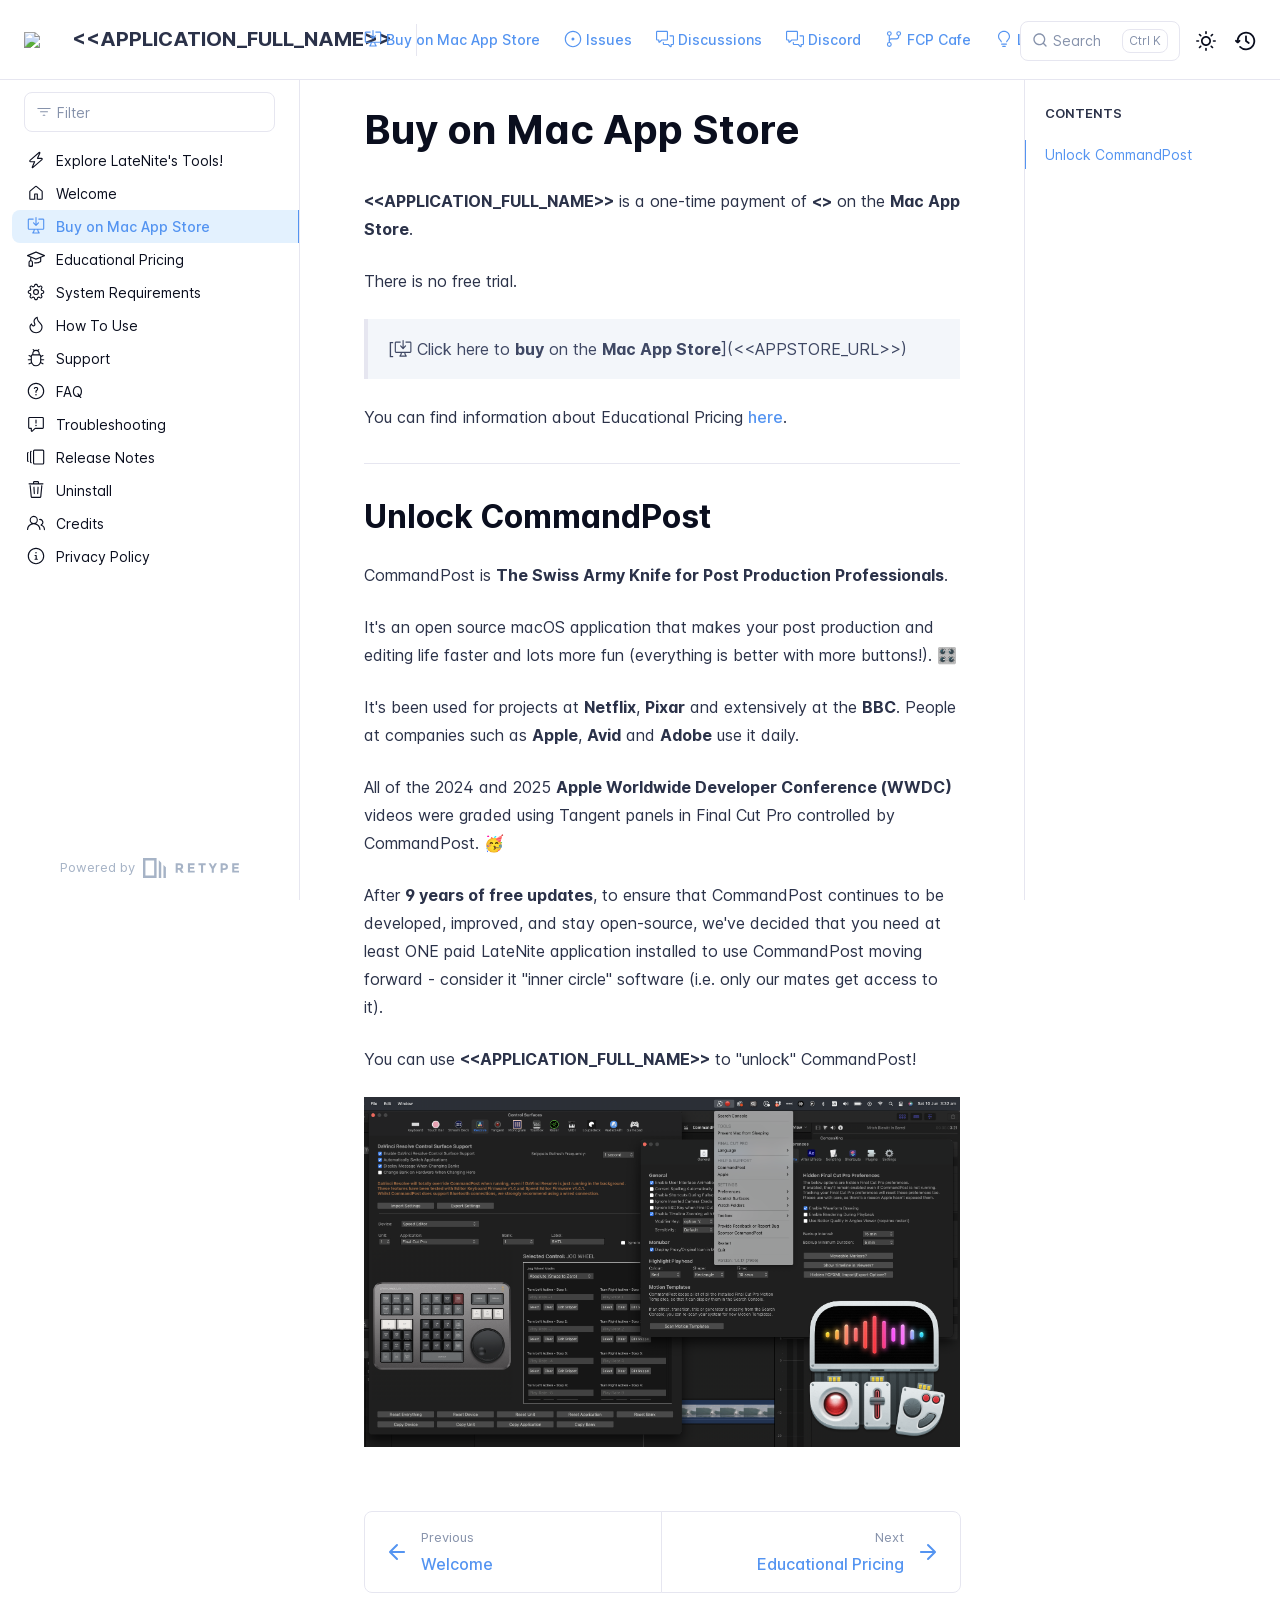
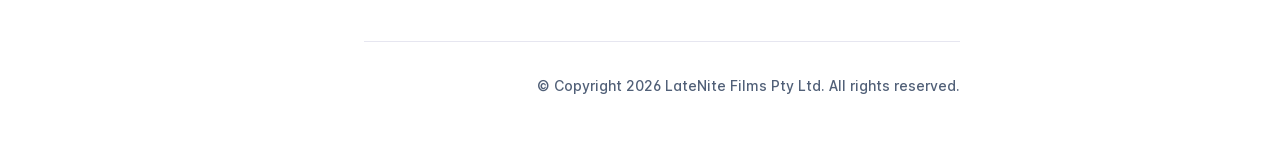
==== buy/index.html @ b1b80ae5 "Refreshes Retype-generated documentation. Process triggered by latenitefilms." ====
<!DOCTYPE html>
<html lang="en" class="h-full">
<head>
    <meta charset="UTF-8">
    <meta name="viewport" content="width=device-width,initial-scale=1">
    <meta name="color-scheme" content="light dark">
    <meta name="turbo-cache-control" content="no-cache" data-turbo-track="reload" data-track-token="4.0.1.825457261577">

    <!-- See retype.com -->
    <meta name="generator" content="Retype 4.0.1">

    <!-- Primary Meta Tags -->
    <title>Buy on Mac App Store</title>
    <meta name="title" content="Buy on Mac App Store">
    <meta name="description" content="<<APPLICATION_FULL_NAME>> is a one-time payment of <> on the Mac App Store.">

    <!-- Canonical -->
    <link rel="canonical" href="https://<<GITHUB_PROJECT_NAME>>.fcp.cafe/buy/">

    <!-- Open Graph -->
    <meta property="og:type" content="website">
    <meta property="og:url" content="https://<<GITHUB_PROJECT_NAME>>.fcp.cafe/buy/">
    <meta property="og:title" content="Buy on Mac App Store">
    <meta property="og:description" content="<<APPLICATION_FULL_NAME>> is a one-time payment of <> on the Mac App Store.">
    <meta property="og:image" content="https://<<GITHUB_PROJECT_NAME>>.fcp.cafe/static/commandpost.png">
    <meta property="og:image:width" content="1200">
    <meta property="og:image:height" content="630">
    <meta property="og:image:alt" content="Buy on Mac App Store">
    <meta property="og:site_name" content="&lt;&lt;APPLICATION_FULL_NAME&gt;&gt;">
    <meta property="og:locale" content="en_US">

    <script data-cfasync="false">(function(){var cl=document.documentElement.classList,ls=localStorage.getItem("retype_scheme"),hd=cl.contains("dark"),hl=cl.contains("light"),wm=window.matchMedia&&window.matchMedia("(prefers-color-scheme: dark)").matches;if(ls==="dark"||(!ls&&wm&&!hd&&!hl)){cl.remove("light");cl.add("dark")}else if(ls==="light"||(!ls&&!wm&&!hd&&!hl)){cl.remove("dark");cl.add("light")}})();</script>

    <link id="retype-favicon" rel="icon" href="../static/favicon.ico" />
    <link href="../resources/css/retype.css?v=4.0.1.825457261577" rel="stylesheet">

    <script data-cfasync="false" src="../resources/js/config.js?v=4.0.1.825457261577" data-turbo-eval="false" defer></script>
    <script data-cfasync="false" src="../resources/js/retype.js?v=4.0.1" data-turbo-eval="false" defer></script>
    <script id="lunr-js" data-cfasync="false" src="../resources/js/lunr.js?v=4.0.1.825457261577" data-turbo-eval="false" defer></script>
</head>
<body>
    <div id="retype-app" class="relative text-base antialiased text-base-text bg-base-bg font-body">
    <div class="absolute bottom-0 left-0" style="top: 5rem; right: 50%"></div>

    <header id="retype-header" class="sticky top-0 z-30 flex w-full h-16 bg-header-bg border-b border-header-border md:h-20">
        <div class="container relative flex items-center justify-between pr-6 grow md:justify-start">
            <!-- Mobile menu button skeleton -->
            <button v-cloak class="skeleton retype-mobile-menu-button flex items-center justify-center shrink-0 overflow-hidden dark:text-white focus:outline-hidden rounded-full w-10 h-10 ml-3.5 md:hidden"><svg xmlns="http://www.w3.org/2000/svg" class="mb-px shrink-0" width="24" height="24" viewBox="0 0 24 24" role="presentation" style="margin-bottom: 0px;"><g fill="currentColor"><path d="M2 4h20v2H2zM2 11h20v2H2zM2 18h20v2H2z"></path></g></svg></button>
            <div v-cloak id="retype-sidebar-left-toggle-button"></div>
    
            <!-- Logo -->
            <div class="flex items-center justify-between h-full py-2 md:w-75">
                <div class="flex items-center px-2 md:px-6">
                    <a id="retype-branding-logo" href="../" class="flex items-center leading-snug text-xl">
                        <span class="w-10 mr-2 grow-0 shrink-0 overflow-hidden">
                            <img class="max-h-10 dark:hidden md:inline-block" src="../static/logo-dark.png">
                            <img class="max-h-10 hidden dark:inline-block" src="../static/logo-light.png">
                        </span>
                        <span class="dark:text-white font-bold line-clamp-1 md:line-clamp-2">&lt;&lt;APPLICATION_FULL_NAME&gt;&gt;</span>
                    </a>
                </div>
    
                <span class="hidden h-8 border-r md:inline-block border-base-border"></span>
            </div>
    
            <div class="flex justify-between md:grow">
                <!-- Top Nav -->
                <nav id="retype-header-nav" class="hidden md:flex">
                    <ul class="flex flex-col mb-4 md:pl-16 md:mb-0 md:flex-row md:items-center">
                        <li class="mr-6">
                            <a class="py-2 md:mb-0 inline-flex items-center text-sm whitespace-nowrap transition-colors duration-200 ease-linear md:text-header-text font-header-text hover:text-header-text-hover" href="../buy/">
                                <svg xmlns="http://www.w3.org/2000/svg" class="mb-px mr-1" width="18" height="18" viewBox="0 0 24 24" role="presentation">
                                    <g fill="currentColor">
                                        <path d="M11.25 9.331V.75a.75.75 0 0 1 1.5 0v8.58l1.949-2.11A.75.75 0 1 1 15.8 8.237l-3.25 3.52a.75.75 0 0 1-1.102 0l-3.25-3.52A.75.75 0 1 1 9.3 7.22l1.949 2.111Z"/><path d="M2.5 3.75v11.5c0 .138.112.25.25.25h18.5a.25.25 0 0 0 .25-.25V3.75a.25.25 0 0 0-.25-.25h-5.5a.75.75 0 0 1 0-1.5h5.5c.966 0 1.75.784 1.75 1.75v11.5A1.75 1.75 0 0 1 21.25 17h-6.204c.171 1.375.805 2.652 1.769 3.757A.752.752 0 0 1 16.25 22h-8.5a.75.75 0 0 1-.566-1.243c.965-1.105 1.599-2.382 1.77-3.757H2.75A1.75 1.75 0 0 1 1 15.25V3.75C1 2.784 1.784 2 2.75 2h5.5a.75.75 0 0 1 0 1.5h-5.5a.25.25 0 0 0-.25.25ZM10.463 17c-.126 1.266-.564 2.445-1.223 3.5h5.52c-.66-1.055-1.098-2.234-1.223-3.5Z"/>
                                    </g>
                                </svg>
                                <span>Buy on Mac App Store</span>
                            </a>
                        </li>
                        <li class="mr-6">
                            <a class="py-2 md:mb-0 inline-flex items-center text-sm whitespace-nowrap transition-colors duration-200 ease-linear md:text-header-text font-header-text hover:text-header-text-hover" href="https://github.com/latenitefilms/<<GITHUB_PROJECT_NAME>>/issues" target="_blank">
                                <svg xmlns="http://www.w3.org/2000/svg" class="mb-px mr-1" width="18" height="18" viewBox="0 0 24 24" role="presentation">
                                    <g fill="currentColor">
                                        <path d="M12 1c6.075 0 11 4.925 11 11s-4.925 11-11 11S1 18.075 1 12 5.925 1 12 1ZM2.5 12a9.5 9.5 0 0 0 9.5 9.5 9.5 9.5 0 0 0 9.5-9.5A9.5 9.5 0 0 0 12 2.5 9.5 9.5 0 0 0 2.5 12Zm9.5 2a2 2 0 1 1-.001-3.999A2 2 0 0 1 12 14Z"/>
                                    </g>
                                </svg>
                                <span>Issues</span>
                            </a>
                        </li>
                        <li class="mr-6">
                            <a class="py-2 md:mb-0 inline-flex items-center text-sm whitespace-nowrap transition-colors duration-200 ease-linear md:text-header-text font-header-text hover:text-header-text-hover" href="https://github.com/latenitefilms/<<GITHUB_PROJECT_NAME>>/discussions" target="_blank">
                                <svg xmlns="http://www.w3.org/2000/svg" class="mb-px mr-1" width="18" height="18" viewBox="0 0 24 24" role="presentation">
                                    <g fill="currentColor">
                                        <path d="M1.75 1h12.5c.966 0 1.75.784 1.75 1.75v9.5A1.75 1.75 0 0 1 14.25 14H8.061l-2.574 2.573A1.458 1.458 0 0 1 3 15.543V14H1.75A1.75 1.75 0 0 1 0 12.25v-9.5C0 1.784.784 1 1.75 1ZM1.5 2.75v9.5c0 .138.112.25.25.25h2a.75.75 0 0 1 .75.75v2.19l2.72-2.72a.749.749 0 0 1 .53-.22h6.5a.25.25 0 0 0 .25-.25v-9.5a.25.25 0 0 0-.25-.25H1.75a.25.25 0 0 0-.25.25Z"/><path d="M22.5 8.75a.25.25 0 0 0-.25-.25h-3.5a.75.75 0 0 1 0-1.5h3.5c.966 0 1.75.784 1.75 1.75v9.5A1.75 1.75 0 0 1 22.25 20H21v1.543a1.457 1.457 0 0 1-2.487 1.03L15.939 20H10.75A1.75 1.75 0 0 1 9 18.25v-1.465a.75.75 0 0 1 1.5 0v1.465c0 .138.112.25.25.25h5.5a.75.75 0 0 1 .53.22l2.72 2.72v-2.19a.75.75 0 0 1 .75-.75h2a.25.25 0 0 0 .25-.25v-9.5Z"/>
                                    </g>
                                </svg>
                                <span>Discussions</span>
                            </a>
                        </li>
                        <li class="mr-6">
                            <a class="py-2 md:mb-0 inline-flex items-center text-sm whitespace-nowrap transition-colors duration-200 ease-linear md:text-header-text font-header-text hover:text-header-text-hover" href="https://ltnt.tv/discord" target="_blank">
                                <svg xmlns="http://www.w3.org/2000/svg" class="mb-px mr-1" width="18" height="18" viewBox="0 0 24 24" role="presentation">
                                    <g fill="currentColor">
                                        <path d="M1.75 1h12.5c.966 0 1.75.784 1.75 1.75v9.5A1.75 1.75 0 0 1 14.25 14H8.061l-2.574 2.573A1.458 1.458 0 0 1 3 15.543V14H1.75A1.75 1.75 0 0 1 0 12.25v-9.5C0 1.784.784 1 1.75 1ZM1.5 2.75v9.5c0 .138.112.25.25.25h2a.75.75 0 0 1 .75.75v2.19l2.72-2.72a.749.749 0 0 1 .53-.22h6.5a.25.25 0 0 0 .25-.25v-9.5a.25.25 0 0 0-.25-.25H1.75a.25.25 0 0 0-.25.25Z"/><path d="M22.5 8.75a.25.25 0 0 0-.25-.25h-3.5a.75.75 0 0 1 0-1.5h3.5c.966 0 1.75.784 1.75 1.75v9.5A1.75 1.75 0 0 1 22.25 20H21v1.543a1.457 1.457 0 0 1-2.487 1.03L15.939 20H10.75A1.75 1.75 0 0 1 9 18.25v-1.465a.75.75 0 0 1 1.5 0v1.465c0 .138.112.25.25.25h5.5a.75.75 0 0 1 .53.22l2.72 2.72v-2.19a.75.75 0 0 1 .75-.75h2a.25.25 0 0 0 .25-.25v-9.5Z"/>
                                    </g>
                                </svg>
                                <span>Discord</span>
                            </a>
                        </li>
                        <li class="mr-6">
                            <a class="py-2 md:mb-0 inline-flex items-center text-sm whitespace-nowrap transition-colors duration-200 ease-linear md:text-header-text font-header-text hover:text-header-text-hover" href="https://fcp.cafe" target="_blank">
                                <svg xmlns="http://www.w3.org/2000/svg" class="mb-px mr-1" width="18" height="18" viewBox="0 0 24 24" role="presentation">
                                    <g fill="currentColor">
                                        <path d="M15 4.75a3.25 3.25 0 1 1 6.5 0 3.25 3.25 0 0 1-6.5 0ZM2.5 19.25a3.25 3.25 0 1 1 6.5 0 3.25 3.25 0 0 1-6.5 0Zm0-14.5a3.25 3.25 0 1 1 6.5 0 3.25 3.25 0 0 1-6.5 0ZM5.75 6.5a1.75 1.75 0 1 0-.001-3.501A1.75 1.75 0 0 0 5.75 6.5Zm0 14.5a1.75 1.75 0 1 0-.001-3.501A1.75 1.75 0 0 0 5.75 21Zm12.5-14.5a1.75 1.75 0 1 0-.001-3.501A1.75 1.75 0 0 0 18.25 6.5Z"/><path d="M5.75 16.75A.75.75 0 0 1 5 16V8a.75.75 0 0 1 1.5 0v8a.75.75 0 0 1-.75.75Z"/><path d="M17.5 8.75v-1H19v1a3.75 3.75 0 0 1-3.75 3.75h-7a1.75 1.75 0 0 0-1.75 1.75H5A3.25 3.25 0 0 1 8.25 11h7a2.25 2.25 0 0 0 2.25-2.25Z"/>
                                    </g>
                                </svg>
                                <span>FCP Cafe</span>
                            </a>
                        </li>
                        <li class="mr-6">
                            <a class="py-2 md:mb-0 inline-flex items-center text-sm whitespace-nowrap transition-colors duration-200 ease-linear md:text-header-text font-header-text hover:text-header-text-hover" href="https://fcp.cafe/latenite/" target="_blank">
                                <svg xmlns="http://www.w3.org/2000/svg" class="mb-px mr-1" width="18" height="18" viewBox="0 0 24 24" role="presentation">
                                    <g fill="currentColor">
                                        <path d="M12 2.5c-3.81 0-6.5 2.743-6.5 6.119 0 1.536.632 2.572 1.425 3.56.172.215.347.422.527.635l.096.112c.21.25.427.508.63.774.404.531.783 1.128.995 1.834a.75.75 0 0 1-1.436.432c-.138-.46-.397-.89-.753-1.357a18.111 18.111 0 0 0-.582-.714l-.092-.11c-.18-.212-.37-.436-.555-.667C4.87 12.016 4 10.651 4 8.618 4 4.363 7.415 1 12 1s8 3.362 8 7.619c0 2.032-.87 3.397-1.755 4.5-.185.23-.375.454-.555.667l-.092.109c-.21.248-.405.481-.582.714-.356.467-.615.898-.753 1.357a.751.751 0 0 1-1.437-.432c.213-.706.592-1.303.997-1.834.202-.266.419-.524.63-.774l.095-.112c.18-.213.355-.42.527-.634.793-.99 1.425-2.025 1.425-3.561C18.5 5.243 15.81 2.5 12 2.5ZM8.75 18h6.5a.75.75 0 0 1 0 1.5h-6.5a.75.75 0 0 1 0-1.5Zm.75 3.75a.75.75 0 0 1 .75-.75h3.5a.75.75 0 0 1 0 1.5h-3.5a.75.75 0 0 1-.75-.75Z"/>
                                    </g>
                                </svg>
                                <span>LateNite</span>
                            </a>
                        </li>
    
                    </ul>
                </nav>
    
                <div v-cloak class="flex justify-end grow">
                    <div id="retype-mobile-search-button"></div>
                    <doc-search-desktop></doc-search-desktop>
    
                    <doc-theme-switch class="lg:ml-2"></doc-theme-switch>
                    <doc-history></doc-history>
                </div>
            </div>
        </div>
    </header>


    <div id="retype-container" class="container relative flex bg-white">
        <!-- Sidebar Skeleton -->
        <div v-cloak class="fixed flex flex-col shrink-0 duration-300 ease-in-out bg-sidebar-left-bg border-sidebar-left-border sidebar top-20 w-75 border-r h-screen md:sticky transition-transform skeleton">
        
            <div class="flex items-center h-16 px-6">
                <input id="retype-filter-input-mock" class="w-full h-10 pl-8 px-3 py-2 transition-colors duration-200 ease-linear bg-filter-bg border border-filter-border rounded-lg shadow-none md:text-sm hover:border-filter-border-hover focus:outline-hidden focus:border-filter-border-focus placeholder-filter-placeholder" type="text">
            </div>
        
            <div class="pl-6 mt-1 mb-4">
                <div class="w-32 h-3 mb-4 bg-skeleton-bg rounded-full loading"></div>
                <div class="w-48 h-3 mb-4 bg-skeleton-bg rounded-full loading"></div>
                <div class="w-40 h-3 mb-4 bg-skeleton-bg rounded-full loading"></div>
                <div class="w-32 h-3 mb-4 bg-skeleton-bg rounded-full loading"></div>
                <div class="w-48 h-3 mb-4 bg-skeleton-bg rounded-full loading"></div>
                <div class="w-40 h-3 mb-4 bg-skeleton-bg rounded-full loading"></div>
            </div>
        
            <div class="shrink-0 mt-auto bg-transparent dark:border-base-border">
                <a class="flex items-center justify-center flex-nowrap h-16 text-gray-350 dark:text-dark-400 hover:text-gray-600 dark:hover:text-dark-300 transition-colors duration-150 ease-in docs-powered-by" target="_blank" href="https://retype.com/" rel="noopener">
                    <span class="text-xs whitespace-nowrap">Powered by</span>
                    <svg xmlns="http://www.w3.org/2000/svg" class="ml-2" fill="currentColor" width="96" height="20" overflow="visible"><path d="M0 0v20h13.59V0H0zm11.15 17.54H2.44V2.46h8.71v15.08zM15.8 20h2.44V4.67L15.8 2.22zM20.45 6.89V20h2.44V9.34z"/><g><path d="M40.16 8.44c0 1.49-.59 2.45-1.75 2.88l2.34 3.32h-2.53l-2.04-2.96h-1.43v2.96h-2.06V5.36h3.5c1.43 0 2.46.24 3.07.73s.9 1.27.9 2.35zm-2.48 1.1c.26-.23.38-.59.38-1.09 0-.5-.13-.84-.4-1.03s-.73-.28-1.39-.28h-1.54v2.75h1.5c.72 0 1.2-.12 1.45-.35zM51.56 5.36V7.2h-4.59v1.91h4.13v1.76h-4.13v1.92h4.74v1.83h-6.79V5.36h6.64zM60.09 7.15v7.48h-2.06V7.15h-2.61V5.36h7.28v1.79h-2.61zM70.81 14.64h-2.06v-3.66l-3.19-5.61h2.23l1.99 3.45 1.99-3.45H74l-3.19 5.61v3.66zM83.99 6.19c.65.55.97 1.4.97 2.55s-.33 1.98-1 2.51-1.68.8-3.04.8h-1.23v2.59h-2.06V5.36h3.26c1.42 0 2.45.28 3.1.83zm-1.51 3.65c.25-.28.37-.69.37-1.22s-.16-.92-.48-1.14c-.32-.23-.82-.34-1.5-.34H79.7v3.12h1.38c.68 0 1.15-.14 1.4-.42zM95.85 5.36V7.2h-4.59v1.91h4.13v1.76h-4.13v1.92H96v1.83h-6.79V5.36h6.64z"/></g></svg>
                </a>
            </div>
        </div>
        
        <!-- Sidebar component -->
        <doc-sidebar v-cloak>
            <template #sidebar-footer>
                <div class="shrink-0 mt-auto border-t md:bg-transparent md:border-none dark:border-base-border">
        
                    <div class="py-3 px-6 md:hidden border-b dark:border-base-border">
                        <nav>
                            <ul class="flex flex-wrap justify-center items-center">
                                <li class="mr-6">
                                    <a class="block py-1 inline-flex items-center text-sm whitespace-nowrap transition-colors duration-200 ease-linear md:text-header-text font-header-text hover:text-header-text-hover" href="../buy/">
                                        <svg xmlns="http://www.w3.org/2000/svg" class="mb-px mr-1" width="18" height="18" viewBox="0 0 24 24" role="presentation">
                                            <g fill="currentColor">
                                                <path d="M11.25 9.331V.75a.75.75 0 0 1 1.5 0v8.58l1.949-2.11A.75.75 0 1 1 15.8 8.237l-3.25 3.52a.75.75 0 0 1-1.102 0l-3.25-3.52A.75.75 0 1 1 9.3 7.22l1.949 2.111Z"/><path d="M2.5 3.75v11.5c0 .138.112.25.25.25h18.5a.25.25 0 0 0 .25-.25V3.75a.25.25 0 0 0-.25-.25h-5.5a.75.75 0 0 1 0-1.5h5.5c.966 0 1.75.784 1.75 1.75v11.5A1.75 1.75 0 0 1 21.25 17h-6.204c.171 1.375.805 2.652 1.769 3.757A.752.752 0 0 1 16.25 22h-8.5a.75.75 0 0 1-.566-1.243c.965-1.105 1.599-2.382 1.77-3.757H2.75A1.75 1.75 0 0 1 1 15.25V3.75C1 2.784 1.784 2 2.75 2h5.5a.75.75 0 0 1 0 1.5h-5.5a.25.25 0 0 0-.25.25ZM10.463 17c-.126 1.266-.564 2.445-1.223 3.5h5.52c-.66-1.055-1.098-2.234-1.223-3.5Z"/>
                                            </g>
                                        </svg>
                                        <span>Buy on Mac App Store</span>
                                    </a>
                                </li>
                                <li class="mr-6">
                                    <a class="block py-1 inline-flex items-center text-sm whitespace-nowrap transition-colors duration-200 ease-linear md:text-header-text font-header-text hover:text-header-text-hover" href="https://github.com/latenitefilms/<<GITHUB_PROJECT_NAME>>/issues" target="_blank">
                                        <svg xmlns="http://www.w3.org/2000/svg" class="mb-px mr-1" width="18" height="18" viewBox="0 0 24 24" role="presentation">
                                            <g fill="currentColor">
                                                <path d="M12 1c6.075 0 11 4.925 11 11s-4.925 11-11 11S1 18.075 1 12 5.925 1 12 1ZM2.5 12a9.5 9.5 0 0 0 9.5 9.5 9.5 9.5 0 0 0 9.5-9.5A9.5 9.5 0 0 0 12 2.5 9.5 9.5 0 0 0 2.5 12Zm9.5 2a2 2 0 1 1-.001-3.999A2 2 0 0 1 12 14Z"/>
                                            </g>
                                        </svg>
                                        <span>Issues</span>
                                    </a>
                                </li>
                                <li class="mr-6">
                                    <a class="block py-1 inline-flex items-center text-sm whitespace-nowrap transition-colors duration-200 ease-linear md:text-header-text font-header-text hover:text-header-text-hover" href="https://github.com/latenitefilms/<<GITHUB_PROJECT_NAME>>/discussions" target="_blank">
                                        <svg xmlns="http://www.w3.org/2000/svg" class="mb-px mr-1" width="18" height="18" viewBox="0 0 24 24" role="presentation">
                                            <g fill="currentColor">
                                                <path d="M1.75 1h12.5c.966 0 1.75.784 1.75 1.75v9.5A1.75 1.75 0 0 1 14.25 14H8.061l-2.574 2.573A1.458 1.458 0 0 1 3 15.543V14H1.75A1.75 1.75 0 0 1 0 12.25v-9.5C0 1.784.784 1 1.75 1ZM1.5 2.75v9.5c0 .138.112.25.25.25h2a.75.75 0 0 1 .75.75v2.19l2.72-2.72a.749.749 0 0 1 .53-.22h6.5a.25.25 0 0 0 .25-.25v-9.5a.25.25 0 0 0-.25-.25H1.75a.25.25 0 0 0-.25.25Z"/><path d="M22.5 8.75a.25.25 0 0 0-.25-.25h-3.5a.75.75 0 0 1 0-1.5h3.5c.966 0 1.75.784 1.75 1.75v9.5A1.75 1.75 0 0 1 22.25 20H21v1.543a1.457 1.457 0 0 1-2.487 1.03L15.939 20H10.75A1.75 1.75 0 0 1 9 18.25v-1.465a.75.75 0 0 1 1.5 0v1.465c0 .138.112.25.25.25h5.5a.75.75 0 0 1 .53.22l2.72 2.72v-2.19a.75.75 0 0 1 .75-.75h2a.25.25 0 0 0 .25-.25v-9.5Z"/>
                                            </g>
                                        </svg>
                                        <span>Discussions</span>
                                    </a>
                                </li>
                                <li class="mr-6">
                                    <a class="block py-1 inline-flex items-center text-sm whitespace-nowrap transition-colors duration-200 ease-linear md:text-header-text font-header-text hover:text-header-text-hover" href="https://ltnt.tv/discord" target="_blank">
                                        <svg xmlns="http://www.w3.org/2000/svg" class="mb-px mr-1" width="18" height="18" viewBox="0 0 24 24" role="presentation">
                                            <g fill="currentColor">
                                                <path d="M1.75 1h12.5c.966 0 1.75.784 1.75 1.75v9.5A1.75 1.75 0 0 1 14.25 14H8.061l-2.574 2.573A1.458 1.458 0 0 1 3 15.543V14H1.75A1.75 1.75 0 0 1 0 12.25v-9.5C0 1.784.784 1 1.75 1ZM1.5 2.75v9.5c0 .138.112.25.25.25h2a.75.75 0 0 1 .75.75v2.19l2.72-2.72a.749.749 0 0 1 .53-.22h6.5a.25.25 0 0 0 .25-.25v-9.5a.25.25 0 0 0-.25-.25H1.75a.25.25 0 0 0-.25.25Z"/><path d="M22.5 8.75a.25.25 0 0 0-.25-.25h-3.5a.75.75 0 0 1 0-1.5h3.5c.966 0 1.75.784 1.75 1.75v9.5A1.75 1.75 0 0 1 22.25 20H21v1.543a1.457 1.457 0 0 1-2.487 1.03L15.939 20H10.75A1.75 1.75 0 0 1 9 18.25v-1.465a.75.75 0 0 1 1.5 0v1.465c0 .138.112.25.25.25h5.5a.75.75 0 0 1 .53.22l2.72 2.72v-2.19a.75.75 0 0 1 .75-.75h2a.25.25 0 0 0 .25-.25v-9.5Z"/>
                                            </g>
                                        </svg>
                                        <span>Discord</span>
                                    </a>
                                </li>
                                <li class="mr-6">
                                    <a class="block py-1 inline-flex items-center text-sm whitespace-nowrap transition-colors duration-200 ease-linear md:text-header-text font-header-text hover:text-header-text-hover" href="https://fcp.cafe" target="_blank">
                                        <svg xmlns="http://www.w3.org/2000/svg" class="mb-px mr-1" width="18" height="18" viewBox="0 0 24 24" role="presentation">
                                            <g fill="currentColor">
                                                <path d="M15 4.75a3.25 3.25 0 1 1 6.5 0 3.25 3.25 0 0 1-6.5 0ZM2.5 19.25a3.25 3.25 0 1 1 6.5 0 3.25 3.25 0 0 1-6.5 0Zm0-14.5a3.25 3.25 0 1 1 6.5 0 3.25 3.25 0 0 1-6.5 0ZM5.75 6.5a1.75 1.75 0 1 0-.001-3.501A1.75 1.75 0 0 0 5.75 6.5Zm0 14.5a1.75 1.75 0 1 0-.001-3.501A1.75 1.75 0 0 0 5.75 21Zm12.5-14.5a1.75 1.75 0 1 0-.001-3.501A1.75 1.75 0 0 0 18.25 6.5Z"/><path d="M5.75 16.75A.75.75 0 0 1 5 16V8a.75.75 0 0 1 1.5 0v8a.75.75 0 0 1-.75.75Z"/><path d="M17.5 8.75v-1H19v1a3.75 3.75 0 0 1-3.75 3.75h-7a1.75 1.75 0 0 0-1.75 1.75H5A3.25 3.25 0 0 1 8.25 11h7a2.25 2.25 0 0 0 2.25-2.25Z"/>
                                            </g>
                                        </svg>
                                        <span>FCP Cafe</span>
                                    </a>
                                </li>
                                <li class="mr-6">
                                    <a class="block py-1 inline-flex items-center text-sm whitespace-nowrap transition-colors duration-200 ease-linear md:text-header-text font-header-text hover:text-header-text-hover" href="https://fcp.cafe/latenite/" target="_blank">
                                        <svg xmlns="http://www.w3.org/2000/svg" class="mb-px mr-1" width="18" height="18" viewBox="0 0 24 24" role="presentation">
                                            <g fill="currentColor">
                                                <path d="M12 2.5c-3.81 0-6.5 2.743-6.5 6.119 0 1.536.632 2.572 1.425 3.56.172.215.347.422.527.635l.096.112c.21.25.427.508.63.774.404.531.783 1.128.995 1.834a.75.75 0 0 1-1.436.432c-.138-.46-.397-.89-.753-1.357a18.111 18.111 0 0 0-.582-.714l-.092-.11c-.18-.212-.37-.436-.555-.667C4.87 12.016 4 10.651 4 8.618 4 4.363 7.415 1 12 1s8 3.362 8 7.619c0 2.032-.87 3.397-1.755 4.5-.185.23-.375.454-.555.667l-.092.109c-.21.248-.405.481-.582.714-.356.467-.615.898-.753 1.357a.751.751 0 0 1-1.437-.432c.213-.706.592-1.303.997-1.834.202-.266.419-.524.63-.774l.095-.112c.18-.213.355-.42.527-.634.793-.99 1.425-2.025 1.425-3.561C18.5 5.243 15.81 2.5 12 2.5ZM8.75 18h6.5a.75.75 0 0 1 0 1.5h-6.5a.75.75 0 0 1 0-1.5Zm.75 3.75a.75.75 0 0 1 .75-.75h3.5a.75.75 0 0 1 0 1.5h-3.5a.75.75 0 0 1-.75-.75Z"/>
                                            </g>
                                        </svg>
                                        <span>LateNite</span>
                                    </a>
                                </li>
        
                            </ul>
                        </nav>
                    </div>
        
                    <a class="flex items-center justify-center flex-nowrap h-16 text-gray-350 dark:text-dark-400 hover:text-gray-600 dark:hover:text-dark-300 transition-colors duration-150 ease-in docs-powered-by" target="_blank" href="https://retype.com/" rel="noopener">
                        <span class="text-xs whitespace-nowrap">Powered by</span>
                        <svg xmlns="http://www.w3.org/2000/svg" class="ml-2" fill="currentColor" width="96" height="20" overflow="visible"><path d="M0 0v20h13.59V0H0zm11.15 17.54H2.44V2.46h8.71v15.08zM15.8 20h2.44V4.67L15.8 2.22zM20.45 6.89V20h2.44V9.34z"/><g><path d="M40.16 8.44c0 1.49-.59 2.45-1.75 2.88l2.34 3.32h-2.53l-2.04-2.96h-1.43v2.96h-2.06V5.36h3.5c1.43 0 2.46.24 3.07.73s.9 1.27.9 2.35zm-2.48 1.1c.26-.23.38-.59.38-1.09 0-.5-.13-.84-.4-1.03s-.73-.28-1.39-.28h-1.54v2.75h1.5c.72 0 1.2-.12 1.45-.35zM51.56 5.36V7.2h-4.59v1.91h4.13v1.76h-4.13v1.92h4.74v1.83h-6.79V5.36h6.64zM60.09 7.15v7.48h-2.06V7.15h-2.61V5.36h7.28v1.79h-2.61zM70.81 14.64h-2.06v-3.66l-3.19-5.61h2.23l1.99 3.45 1.99-3.45H74l-3.19 5.61v3.66zM83.99 6.19c.65.55.97 1.4.97 2.55s-.33 1.98-1 2.51-1.68.8-3.04.8h-1.23v2.59h-2.06V5.36h3.26c1.42 0 2.45.28 3.1.83zm-1.51 3.65c.25-.28.37-.69.37-1.22s-.16-.92-.48-1.14c-.32-.23-.82-.34-1.5-.34H79.7v3.12h1.38c.68 0 1.15-.14 1.4-.42zM95.85 5.36V7.2h-4.59v1.91h4.13v1.76h-4.13v1.92H96v1.83h-6.79V5.36h6.64z"/></g></svg>
                    </a>
                </div>
            </template>
        </doc-sidebar>

        <div class="grow min-w-0 bg-body-bg">
            <!-- Render "toolbar" template here on api pages --><!-- Render page content -->
<div class="flex">
    <div id="retype-main" class="min-w-0 p-4 grow md:px-16">
        <main class="relative pb-12 lg:pt-2">
            <div class="retype-markdown" id="retype-content">
                <!-- Rendered if sidebar right is enabled -->
                <div id="retype-sidebar-right-toggle"></div>
                <!-- Page content  -->
<doc-anchor-target id="buy-on-mac-app-store" class="break-words">
    <h1>
        <doc-anchor-trigger class="header-anchor-trigger" to="#buy-on-mac-app-store">#</doc-anchor-trigger>
        <span>Buy on Mac App Store</span>
    </h1>
</doc-anchor-target>
<p><strong>&lt;&lt;APPLICATION_FULL_NAME&gt;&gt;</strong> is a one-time payment of <strong>&lt;<COST>&gt;</strong> on the <strong>Mac App Store</strong>.</p>
<p>There is no free trial.</p>
<blockquote>
<p>[<svg xmlns="http://www.w3.org/2000/svg" class="docs-icon" viewBox="0 0 24 24" role="presentation"><g fill="currentColor"><g><path d="M11.25 9.331V.75a.75.75 0 0 1 1.5 0v8.58l1.949-2.11A.75.75 0 1 1 15.8 8.237l-3.25 3.52a.75.75 0 0 1-1.102 0l-3.25-3.52A.75.75 0 1 1 9.3 7.22l1.949 2.111Z"/><path d="M2.5 3.75v11.5c0 .138.112.25.25.25h18.5a.25.25 0 0 0 .25-.25V3.75a.25.25 0 0 0-.25-.25h-5.5a.75.75 0 0 1 0-1.5h5.5c.966 0 1.75.784 1.75 1.75v11.5A1.75 1.75 0 0 1 21.25 17h-6.204c.171 1.375.805 2.652 1.769 3.757A.752.752 0 0 1 16.25 22h-8.5a.75.75 0 0 1-.566-1.243c.965-1.105 1.599-2.382 1.77-3.757H2.75A1.75 1.75 0 0 1 1 15.25V3.75C1 2.784 1.784 2 2.75 2h5.5a.75.75 0 0 1 0 1.5h-5.5a.25.25 0 0 0-.25.25ZM10.463 17c-.126 1.266-.564 2.445-1.223 3.5h5.52c-.66-1.055-1.098-2.234-1.223-3.5Z"/></g></g></svg> Click here to <strong>buy</strong> on the <strong>Mac App Store</strong>](&lt;&lt;APPSTORE_URL&gt;&gt;)</p>
</blockquote>
<p>You can find information about Educational Pricing <a href="../educational/">here</a>.</p>
<hr>
<doc-anchor-target id="unlock-commandpost">
    <h2>
        <doc-anchor-trigger class="header-anchor-trigger" to="#unlock-commandpost">#</doc-anchor-trigger>
        <span>Unlock CommandPost</span>
    </h2>
</doc-anchor-target>
<p>CommandPost is <strong>The Swiss Army Knife for Post Production Professionals</strong>.</p>
<p>It&#x27;s an open source macOS application that makes your post production and editing life faster and lots more fun (everything is better with more buttons!). <span class="docs-emoji">&#x1F39B;&#xFE0F;</span></p>
<p>It&#x27;s been used for projects at <strong>Netflix</strong>, <strong>Pixar</strong> and extensively at the <strong>BBC</strong>. People at companies such as <strong>Apple</strong>, <strong>Avid</strong> and <strong>Adobe</strong> use it daily.</p>
<p>All of the 2024 and 2025 <strong>Apple Worldwide Developer Conference (WWDC)</strong> videos were graded using Tangent panels in Final Cut Pro controlled by CommandPost. <span class="docs-emoji">&#x1F973;</span></p>
<p>After <strong>9 years of free updates</strong>, to ensure that CommandPost continues to be developed, improved, and stay open-source, we&#x27;ve decided that you need at least ONE paid LateNite application installed to use CommandPost moving forward - consider it &quot;inner circle&quot; software (i.e. only our mates get access to it).</p>
<p>You can use <strong>&lt;&lt;APPLICATION_FULL_NAME&gt;&gt;</strong> to &quot;unlock&quot; CommandPost!</p>
<p><figure class="content-center">
    <img src="../static/commandpost.png" alt="" class="rounded-image-rounded border-image-border border-image-border-width" />
    <figcaption class="caption"></figcaption>
</figure>
</p>

                
                <!-- Required only on API pages -->
                <doc-toolbar-member-filter-no-results></doc-toolbar-member-filter-no-results>
            </div>
            <footer id="retype-content-footer" class="clear-both">
            
                <nav id="retype-nextprev" class="print:hidden flex mt-14">
                    <div class="w-1/2">
                        <a class="px-5 py-4 h-full flex items-center break-normal font-medium text-body-link border border-base-border hover:border-base-border-hover rounded-l-lg transition-colors duration-150 relative hover:z-5" href="../">
                            <svg xmlns="http://www.w3.org/2000/svg" class="mr-3" width="24" height="24" viewBox="0 0 24 24" fill="currentColor" overflow="visible"><path d="M19 11H7.41l5.29-5.29a.996.996 0 10-1.41-1.41l-7 7a1 1 0 000 1.42l7 7a1.024 1.024 0 001.42-.01.996.996 0 000-1.41L7.41 13H19c.55 0 1-.45 1-1s-.45-1-1-1z" /><path fill="none" d="M0 0h24v24H0z" /></svg>
                            <span>
                                <span class="block text-xs font-normal text-base-text-muted">Previous</span>
                                <span class="block mt-1">Welcome</span>
                            </span>
                        </a>
                    </div>
            
                    <div class="w-1/2">
                        <a class="px-5 py-4 -mx-px h-full flex items-center justify-end break-normal font-medium text-body-link border border-base-border hover:border-base-border-hover rounded-r-lg transition-colors duration-150 relative hover:z-5" href="../educational/">
                            <span>
                                <span class="block text-xs font-normal text-right text-base-text-muted">Next</span>
                                <span class="block mt-1">Educational Pricing</span>
                            </span>
                            <svg xmlns="http://www.w3.org/2000/svg" class="ml-3" width="24" height="24" viewBox="0 0 24 24" fill="currentColor" overflow="visible"><path d="M19.92 12.38a1 1 0 00-.22-1.09l-7-7a.996.996 0 10-1.41 1.41l5.3 5.3H5c-.55 0-1 .45-1 1s.45 1 1 1h11.59l-5.29 5.29a.996.996 0 000 1.41c.19.2.44.3.7.3s.51-.1.71-.29l7-7c.09-.09.16-.21.21-.33z" /><path fill="none" d="M0 0h24v24H0z" /></svg>
                        </a>
                    </div>
                </nav>
            </footer>
        </main>

        <div id="retype-page-footer" class="print:border-none border-t border-base-border pt-6 mb-8">
            <footer class="flex flex-wrap items-center justify-between print:justify-center">
                <div id="retype-footer-links" class="print:hidden">
                    <ul class="flex flex-wrap items-center text-sm">
                    </ul>
                </div>
                <div id="retype-copyright" class="print:justify-center py-2 text-footer-text font-footer-link text-sm leading-relaxed"><p>© Copyright 2026 LateNite Films Pty Ltd. All rights reserved.</p></div>
            </footer>
        </div>
    </div>

    <!-- Rendered if sidebar right is enabled -->
    <!-- Sidebar right skeleton-->
    <div v-cloak class="fixed top-0 bottom-0 right-0 translate-x-full bg-sidebar-right-bg border-sidebar-right-border lg:sticky lg:border-l lg:shrink-0 lg:pt-6 lg:translate-x-0 sm:w-1/2 lg:w-64 lg:z-0 md:w-104 sidebar-right skeleton">
        <div class="pl-5">
            <div class="w-32 h-3 mb-4 bg-skeleton-bg rounded-full loading"></div>
            <div class="w-48 h-3 mb-4 bg-skeleton-bg rounded-full loading"></div>
            <div class="w-40 h-3 mb-4 bg-skeleton-bg rounded-full loading"></div>
        </div>
    </div>

    <!-- User should be able to hide sidebar right -->
    <doc-sidebar-right v-cloak></doc-sidebar-right>
</div>

        </div>
    </div>

    <doc-search-mobile></doc-search-mobile>
    <doc-back-to-top></doc-back-to-top>
</div>


    <div id="retype-overlay-target"></div>

    <script data-cfasync="false">window.__DOCS__ = { "title": "Buy on Mac App Store", level: 1, icon: "file", hasPrism: false, hasMermaid: false, hasMath: false, tocDepth: 23 }</script>
</body>
</html>
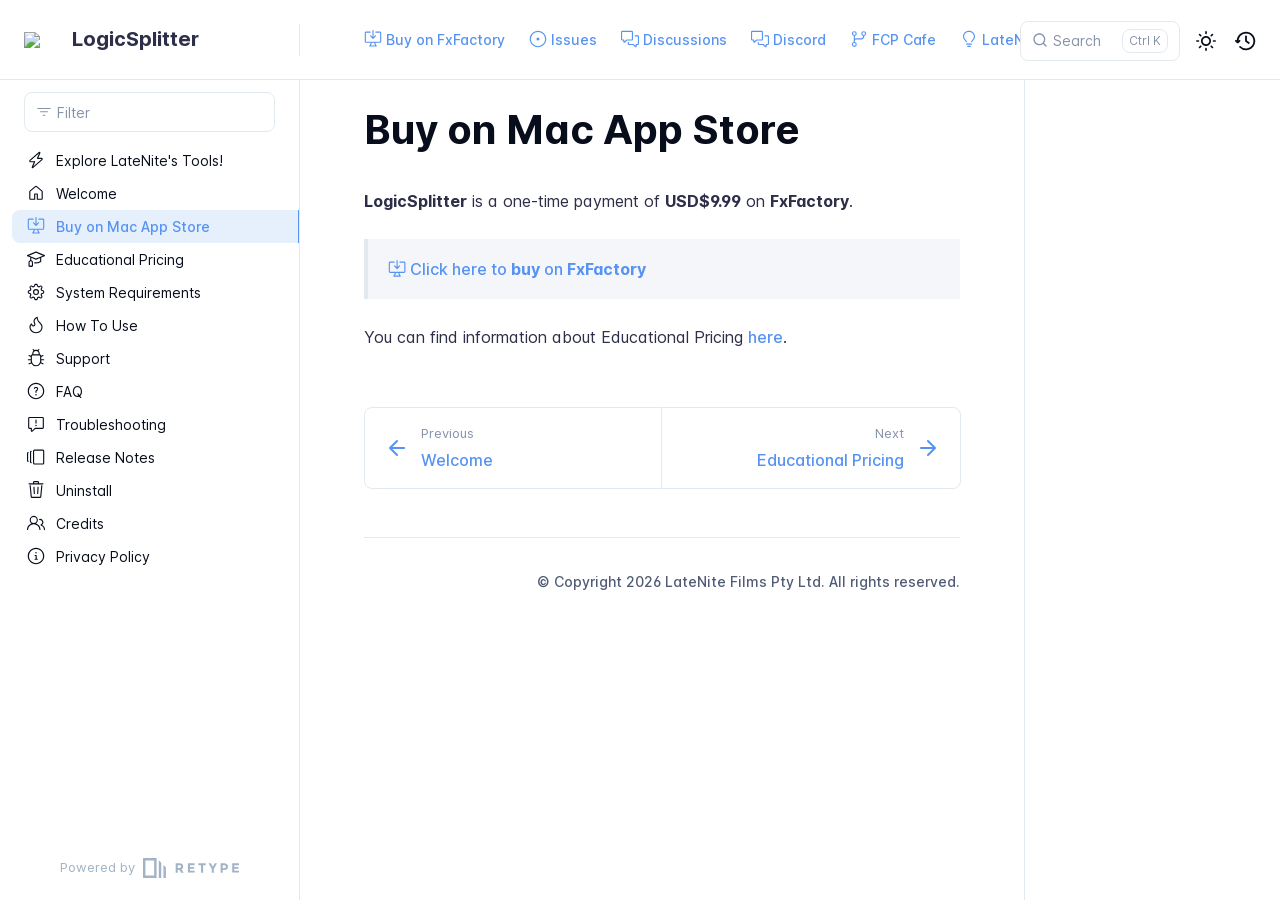
==== commit 819a1f4f: "Refreshes Retype-generated documentation. Process triggered by latenitefilms." ====
--- a/buy/index.html
+++ b/buy/index.html
@@ -4,7 +4,7 @@
     <meta charset="UTF-8">
     <meta name="viewport" content="width=device-width,initial-scale=1">
     <meta name="color-scheme" content="light dark">
-    <meta name="turbo-cache-control" content="no-cache" data-turbo-track="reload" data-track-token="4.0.1.825457261577">
+    <meta name="turbo-cache-control" content="no-cache" data-turbo-track="reload" data-track-token="4.0.1.825458501875">
 
     <!-- See retype.com -->
     <meta name="generator" content="Retype 4.0.1">
@@ -12,31 +12,27 @@
     <!-- Primary Meta Tags -->
     <title>Buy on Mac App Store</title>
     <meta name="title" content="Buy on Mac App Store">
-    <meta name="description" content="<<APPLICATION_FULL_NAME>> is a one-time payment of <> on the Mac App Store.">
+    <meta name="description" content="LogicSplitter is a one-time payment of USD$9.99 on FxFactory.">
 
     <!-- Canonical -->
-    <link rel="canonical" href="https://<<GITHUB_PROJECT_NAME>>.fcp.cafe/buy/">
+    <link rel="canonical" href="https://logicsplitter.fcp.cafe/buy/">
 
     <!-- Open Graph -->
     <meta property="og:type" content="website">
-    <meta property="og:url" content="https://<<GITHUB_PROJECT_NAME>>.fcp.cafe/buy/">
+    <meta property="og:url" content="https://logicsplitter.fcp.cafe/buy/">
     <meta property="og:title" content="Buy on Mac App Store">
-    <meta property="og:description" content="<<APPLICATION_FULL_NAME>> is a one-time payment of <> on the Mac App Store.">
-    <meta property="og:image" content="https://<<GITHUB_PROJECT_NAME>>.fcp.cafe/static/commandpost.png">
-    <meta property="og:image:width" content="1200">
-    <meta property="og:image:height" content="630">
-    <meta property="og:image:alt" content="Buy on Mac App Store">
-    <meta property="og:site_name" content="&lt;&lt;APPLICATION_FULL_NAME&gt;&gt;">
+    <meta property="og:description" content="LogicSplitter is a one-time payment of USD$9.99 on FxFactory.">
+    <meta property="og:site_name" content="LogicSplitter">
     <meta property="og:locale" content="en_US">
 
     <script data-cfasync="false">(function(){var cl=document.documentElement.classList,ls=localStorage.getItem("retype_scheme"),hd=cl.contains("dark"),hl=cl.contains("light"),wm=window.matchMedia&&window.matchMedia("(prefers-color-scheme: dark)").matches;if(ls==="dark"||(!ls&&wm&&!hd&&!hl)){cl.remove("light");cl.add("dark")}else if(ls==="light"||(!ls&&!wm&&!hd&&!hl)){cl.remove("dark");cl.add("light")}})();</script>
 
     <link id="retype-favicon" rel="icon" href="../static/favicon.ico" />
-    <link href="../resources/css/retype.css?v=4.0.1.825457261577" rel="stylesheet">
-
-    <script data-cfasync="false" src="../resources/js/config.js?v=4.0.1.825457261577" data-turbo-eval="false" defer></script>
+    <link href="../resources/css/retype.css?v=4.0.1.825458501875" rel="stylesheet">
+
+    <script data-cfasync="false" src="../resources/js/config.js?v=4.0.1.825458501875" data-turbo-eval="false" defer></script>
     <script data-cfasync="false" src="../resources/js/retype.js?v=4.0.1" data-turbo-eval="false" defer></script>
-    <script id="lunr-js" data-cfasync="false" src="../resources/js/lunr.js?v=4.0.1.825457261577" data-turbo-eval="false" defer></script>
+    <script id="lunr-js" data-cfasync="false" src="../resources/js/lunr.js?v=4.0.1.825458501875" data-turbo-eval="false" defer></script>
 </head>
 <body>
     <div id="retype-app" class="relative text-base antialiased text-base-text bg-base-bg font-body">
@@ -53,10 +49,10 @@
                 <div class="flex items-center px-2 md:px-6">
                     <a id="retype-branding-logo" href="../" class="flex items-center leading-snug text-xl">
                         <span class="w-10 mr-2 grow-0 shrink-0 overflow-hidden">
-                            <img class="max-h-10 dark:hidden md:inline-block" src="../static/logo-dark.png">
-                            <img class="max-h-10 hidden dark:inline-block" src="../static/logo-light.png">
+                            <img class="max-h-10 dark:hidden md:inline-block" src="../static/logicsplitter.png">
+                            <img class="max-h-10 hidden dark:inline-block" src="../static/logicsplitter.png">
                         </span>
-                        <span class="dark:text-white font-bold line-clamp-1 md:line-clamp-2">&lt;&lt;APPLICATION_FULL_NAME&gt;&gt;</span>
+                        <span class="dark:text-white font-bold line-clamp-1 md:line-clamp-2">LogicSplitter</span>
                     </a>
                 </div>
     
@@ -74,11 +70,11 @@
                                         <path d="M11.25 9.331V.75a.75.75 0 0 1 1.5 0v8.58l1.949-2.11A.75.75 0 1 1 15.8 8.237l-3.25 3.52a.75.75 0 0 1-1.102 0l-3.25-3.52A.75.75 0 1 1 9.3 7.22l1.949 2.111Z"/><path d="M2.5 3.75v11.5c0 .138.112.25.25.25h18.5a.25.25 0 0 0 .25-.25V3.75a.25.25 0 0 0-.25-.25h-5.5a.75.75 0 0 1 0-1.5h5.5c.966 0 1.75.784 1.75 1.75v11.5A1.75 1.75 0 0 1 21.25 17h-6.204c.171 1.375.805 2.652 1.769 3.757A.752.752 0 0 1 16.25 22h-8.5a.75.75 0 0 1-.566-1.243c.965-1.105 1.599-2.382 1.77-3.757H2.75A1.75 1.75 0 0 1 1 15.25V3.75C1 2.784 1.784 2 2.75 2h5.5a.75.75 0 0 1 0 1.5h-5.5a.25.25 0 0 0-.25.25ZM10.463 17c-.126 1.266-.564 2.445-1.223 3.5h5.52c-.66-1.055-1.098-2.234-1.223-3.5Z"/>
                                     </g>
                                 </svg>
-                                <span>Buy on Mac App Store</span>
-                            </a>
-                        </li>
-                        <li class="mr-6">
-                            <a class="py-2 md:mb-0 inline-flex items-center text-sm whitespace-nowrap transition-colors duration-200 ease-linear md:text-header-text font-header-text hover:text-header-text-hover" href="https://github.com/latenitefilms/<<GITHUB_PROJECT_NAME>>/issues" target="_blank">
+                                <span>Buy on FxFactory</span>
+                            </a>
+                        </li>
+                        <li class="mr-6">
+                            <a class="py-2 md:mb-0 inline-flex items-center text-sm whitespace-nowrap transition-colors duration-200 ease-linear md:text-header-text font-header-text hover:text-header-text-hover" href="https://github.com/latenitefilms/LogicSplitter/issues" target="_blank">
                                 <svg xmlns="http://www.w3.org/2000/svg" class="mb-px mr-1" width="18" height="18" viewBox="0 0 24 24" role="presentation">
                                     <g fill="currentColor">
                                         <path d="M12 1c6.075 0 11 4.925 11 11s-4.925 11-11 11S1 18.075 1 12 5.925 1 12 1ZM2.5 12a9.5 9.5 0 0 0 9.5 9.5 9.5 9.5 0 0 0 9.5-9.5A9.5 9.5 0 0 0 12 2.5 9.5 9.5 0 0 0 2.5 12Zm9.5 2a2 2 0 1 1-.001-3.999A2 2 0 0 1 12 14Z"/>
@@ -88,7 +84,7 @@
                             </a>
                         </li>
                         <li class="mr-6">
-                            <a class="py-2 md:mb-0 inline-flex items-center text-sm whitespace-nowrap transition-colors duration-200 ease-linear md:text-header-text font-header-text hover:text-header-text-hover" href="https://github.com/latenitefilms/<<GITHUB_PROJECT_NAME>>/discussions" target="_blank">
+                            <a class="py-2 md:mb-0 inline-flex items-center text-sm whitespace-nowrap transition-colors duration-200 ease-linear md:text-header-text font-header-text hover:text-header-text-hover" href="https://github.com/latenitefilms/LogicSplitter/discussions" target="_blank">
                                 <svg xmlns="http://www.w3.org/2000/svg" class="mb-px mr-1" width="18" height="18" viewBox="0 0 24 24" role="presentation">
                                     <g fill="currentColor">
                                         <path d="M1.75 1h12.5c.966 0 1.75.784 1.75 1.75v9.5A1.75 1.75 0 0 1 14.25 14H8.061l-2.574 2.573A1.458 1.458 0 0 1 3 15.543V14H1.75A1.75 1.75 0 0 1 0 12.25v-9.5C0 1.784.784 1 1.75 1ZM1.5 2.75v9.5c0 .138.112.25.25.25h2a.75.75 0 0 1 .75.75v2.19l2.72-2.72a.749.749 0 0 1 .53-.22h6.5a.25.25 0 0 0 .25-.25v-9.5a.25.25 0 0 0-.25-.25H1.75a.25.25 0 0 0-.25.25Z"/><path d="M22.5 8.75a.25.25 0 0 0-.25-.25h-3.5a.75.75 0 0 1 0-1.5h3.5c.966 0 1.75.784 1.75 1.75v9.5A1.75 1.75 0 0 1 22.25 20H21v1.543a1.457 1.457 0 0 1-2.487 1.03L15.939 20H10.75A1.75 1.75 0 0 1 9 18.25v-1.465a.75.75 0 0 1 1.5 0v1.465c0 .138.112.25.25.25h5.5a.75.75 0 0 1 .53.22l2.72 2.72v-2.19a.75.75 0 0 1 .75-.75h2a.25.25 0 0 0 .25-.25v-9.5Z"/>
@@ -183,11 +179,11 @@
                                                 <path d="M11.25 9.331V.75a.75.75 0 0 1 1.5 0v8.58l1.949-2.11A.75.75 0 1 1 15.8 8.237l-3.25 3.52a.75.75 0 0 1-1.102 0l-3.25-3.52A.75.75 0 1 1 9.3 7.22l1.949 2.111Z"/><path d="M2.5 3.75v11.5c0 .138.112.25.25.25h18.5a.25.25 0 0 0 .25-.25V3.75a.25.25 0 0 0-.25-.25h-5.5a.75.75 0 0 1 0-1.5h5.5c.966 0 1.75.784 1.75 1.75v11.5A1.75 1.75 0 0 1 21.25 17h-6.204c.171 1.375.805 2.652 1.769 3.757A.752.752 0 0 1 16.25 22h-8.5a.75.75 0 0 1-.566-1.243c.965-1.105 1.599-2.382 1.77-3.757H2.75A1.75 1.75 0 0 1 1 15.25V3.75C1 2.784 1.784 2 2.75 2h5.5a.75.75 0 0 1 0 1.5h-5.5a.25.25 0 0 0-.25.25ZM10.463 17c-.126 1.266-.564 2.445-1.223 3.5h5.52c-.66-1.055-1.098-2.234-1.223-3.5Z"/>
                                             </g>
                                         </svg>
-                                        <span>Buy on Mac App Store</span>
-                                    </a>
-                                </li>
-                                <li class="mr-6">
-                                    <a class="block py-1 inline-flex items-center text-sm whitespace-nowrap transition-colors duration-200 ease-linear md:text-header-text font-header-text hover:text-header-text-hover" href="https://github.com/latenitefilms/<<GITHUB_PROJECT_NAME>>/issues" target="_blank">
+                                        <span>Buy on FxFactory</span>
+                                    </a>
+                                </li>
+                                <li class="mr-6">
+                                    <a class="block py-1 inline-flex items-center text-sm whitespace-nowrap transition-colors duration-200 ease-linear md:text-header-text font-header-text hover:text-header-text-hover" href="https://github.com/latenitefilms/LogicSplitter/issues" target="_blank">
                                         <svg xmlns="http://www.w3.org/2000/svg" class="mb-px mr-1" width="18" height="18" viewBox="0 0 24 24" role="presentation">
                                             <g fill="currentColor">
                                                 <path d="M12 1c6.075 0 11 4.925 11 11s-4.925 11-11 11S1 18.075 1 12 5.925 1 12 1ZM2.5 12a9.5 9.5 0 0 0 9.5 9.5 9.5 9.5 0 0 0 9.5-9.5A9.5 9.5 0 0 0 12 2.5 9.5 9.5 0 0 0 2.5 12Zm9.5 2a2 2 0 1 1-.001-3.999A2 2 0 0 1 12 14Z"/>
@@ -197,7 +193,7 @@
                                     </a>
                                 </li>
                                 <li class="mr-6">
-                                    <a class="block py-1 inline-flex items-center text-sm whitespace-nowrap transition-colors duration-200 ease-linear md:text-header-text font-header-text hover:text-header-text-hover" href="https://github.com/latenitefilms/<<GITHUB_PROJECT_NAME>>/discussions" target="_blank">
+                                    <a class="block py-1 inline-flex items-center text-sm whitespace-nowrap transition-colors duration-200 ease-linear md:text-header-text font-header-text hover:text-header-text-hover" href="https://github.com/latenitefilms/LogicSplitter/discussions" target="_blank">
                                         <svg xmlns="http://www.w3.org/2000/svg" class="mb-px mr-1" width="18" height="18" viewBox="0 0 24 24" role="presentation">
                                             <g fill="currentColor">
                                                 <path d="M1.75 1h12.5c.966 0 1.75.784 1.75 1.75v9.5A1.75 1.75 0 0 1 14.25 14H8.061l-2.574 2.573A1.458 1.458 0 0 1 3 15.543V14H1.75A1.75 1.75 0 0 1 0 12.25v-9.5C0 1.784.784 1 1.75 1ZM1.5 2.75v9.5c0 .138.112.25.25.25h2a.75.75 0 0 1 .75.75v2.19l2.72-2.72a.749.749 0 0 1 .53-.22h6.5a.25.25 0 0 0 .25-.25v-9.5a.25.25 0 0 0-.25-.25H1.75a.25.25 0 0 0-.25.25Z"/><path d="M22.5 8.75a.25.25 0 0 0-.25-.25h-3.5a.75.75 0 0 1 0-1.5h3.5c.966 0 1.75.784 1.75 1.75v9.5A1.75 1.75 0 0 1 22.25 20H21v1.543a1.457 1.457 0 0 1-2.487 1.03L15.939 20H10.75A1.75 1.75 0 0 1 9 18.25v-1.465a.75.75 0 0 1 1.5 0v1.465c0 .138.112.25.25.25h5.5a.75.75 0 0 1 .53.22l2.72 2.72v-2.19a.75.75 0 0 1 .75-.75h2a.25.25 0 0 0 .25-.25v-9.5Z"/>
@@ -264,30 +260,11 @@
         <span>Buy on Mac App Store</span>
     </h1>
 </doc-anchor-target>
-<p><strong>&lt;&lt;APPLICATION_FULL_NAME&gt;&gt;</strong> is a one-time payment of <strong>&lt;<COST>&gt;</strong> on the <strong>Mac App Store</strong>.</p>
-<p>There is no free trial.</p>
+<p><strong>LogicSplitter</strong> is a one-time payment of <strong>USD$9.99</strong> on <strong>FxFactory</strong>.</p>
 <blockquote>
-<p>[<svg xmlns="http://www.w3.org/2000/svg" class="docs-icon" viewBox="0 0 24 24" role="presentation"><g fill="currentColor"><g><path d="M11.25 9.331V.75a.75.75 0 0 1 1.5 0v8.58l1.949-2.11A.75.75 0 1 1 15.8 8.237l-3.25 3.52a.75.75 0 0 1-1.102 0l-3.25-3.52A.75.75 0 1 1 9.3 7.22l1.949 2.111Z"/><path d="M2.5 3.75v11.5c0 .138.112.25.25.25h18.5a.25.25 0 0 0 .25-.25V3.75a.25.25 0 0 0-.25-.25h-5.5a.75.75 0 0 1 0-1.5h5.5c.966 0 1.75.784 1.75 1.75v11.5A1.75 1.75 0 0 1 21.25 17h-6.204c.171 1.375.805 2.652 1.769 3.757A.752.752 0 0 1 16.25 22h-8.5a.75.75 0 0 1-.566-1.243c.965-1.105 1.599-2.382 1.77-3.757H2.75A1.75 1.75 0 0 1 1 15.25V3.75C1 2.784 1.784 2 2.75 2h5.5a.75.75 0 0 1 0 1.5h-5.5a.25.25 0 0 0-.25.25ZM10.463 17c-.126 1.266-.564 2.445-1.223 3.5h5.52c-.66-1.055-1.098-2.234-1.223-3.5Z"/></g></g></svg> Click here to <strong>buy</strong> on the <strong>Mac App Store</strong>](&lt;&lt;APPSTORE_URL&gt;&gt;)</p>
+<p><a href="https://fxfactory.com"><svg xmlns="http://www.w3.org/2000/svg" class="docs-icon" viewBox="0 0 24 24" role="presentation"><g fill="currentColor"><g><path d="M11.25 9.331V.75a.75.75 0 0 1 1.5 0v8.58l1.949-2.11A.75.75 0 1 1 15.8 8.237l-3.25 3.52a.75.75 0 0 1-1.102 0l-3.25-3.52A.75.75 0 1 1 9.3 7.22l1.949 2.111Z"/><path d="M2.5 3.75v11.5c0 .138.112.25.25.25h18.5a.25.25 0 0 0 .25-.25V3.75a.25.25 0 0 0-.25-.25h-5.5a.75.75 0 0 1 0-1.5h5.5c.966 0 1.75.784 1.75 1.75v11.5A1.75 1.75 0 0 1 21.25 17h-6.204c.171 1.375.805 2.652 1.769 3.757A.752.752 0 0 1 16.25 22h-8.5a.75.75 0 0 1-.566-1.243c.965-1.105 1.599-2.382 1.77-3.757H2.75A1.75 1.75 0 0 1 1 15.25V3.75C1 2.784 1.784 2 2.75 2h5.5a.75.75 0 0 1 0 1.5h-5.5a.25.25 0 0 0-.25.25ZM10.463 17c-.126 1.266-.564 2.445-1.223 3.5h5.52c-.66-1.055-1.098-2.234-1.223-3.5Z"/></g></g></svg> Click here to <strong>buy</strong> on <strong>FxFactory</strong></a></p>
 </blockquote>
 <p>You can find information about Educational Pricing <a href="../educational/">here</a>.</p>
-<hr>
-<doc-anchor-target id="unlock-commandpost">
-    <h2>
-        <doc-anchor-trigger class="header-anchor-trigger" to="#unlock-commandpost">#</doc-anchor-trigger>
-        <span>Unlock CommandPost</span>
-    </h2>
-</doc-anchor-target>
-<p>CommandPost is <strong>The Swiss Army Knife for Post Production Professionals</strong>.</p>
-<p>It&#x27;s an open source macOS application that makes your post production and editing life faster and lots more fun (everything is better with more buttons!). <span class="docs-emoji">&#x1F39B;&#xFE0F;</span></p>
-<p>It&#x27;s been used for projects at <strong>Netflix</strong>, <strong>Pixar</strong> and extensively at the <strong>BBC</strong>. People at companies such as <strong>Apple</strong>, <strong>Avid</strong> and <strong>Adobe</strong> use it daily.</p>
-<p>All of the 2024 and 2025 <strong>Apple Worldwide Developer Conference (WWDC)</strong> videos were graded using Tangent panels in Final Cut Pro controlled by CommandPost. <span class="docs-emoji">&#x1F973;</span></p>
-<p>After <strong>9 years of free updates</strong>, to ensure that CommandPost continues to be developed, improved, and stay open-source, we&#x27;ve decided that you need at least ONE paid LateNite application installed to use CommandPost moving forward - consider it &quot;inner circle&quot; software (i.e. only our mates get access to it).</p>
-<p>You can use <strong>&lt;&lt;APPLICATION_FULL_NAME&gt;&gt;</strong> to &quot;unlock&quot; CommandPost!</p>
-<p><figure class="content-center">
-    <img src="../static/commandpost.png" alt="" class="rounded-image-rounded border-image-border border-image-border-width" />
-    <figcaption class="caption"></figcaption>
-</figure>
-</p>
 
                 
                 <!-- Required only on API pages -->
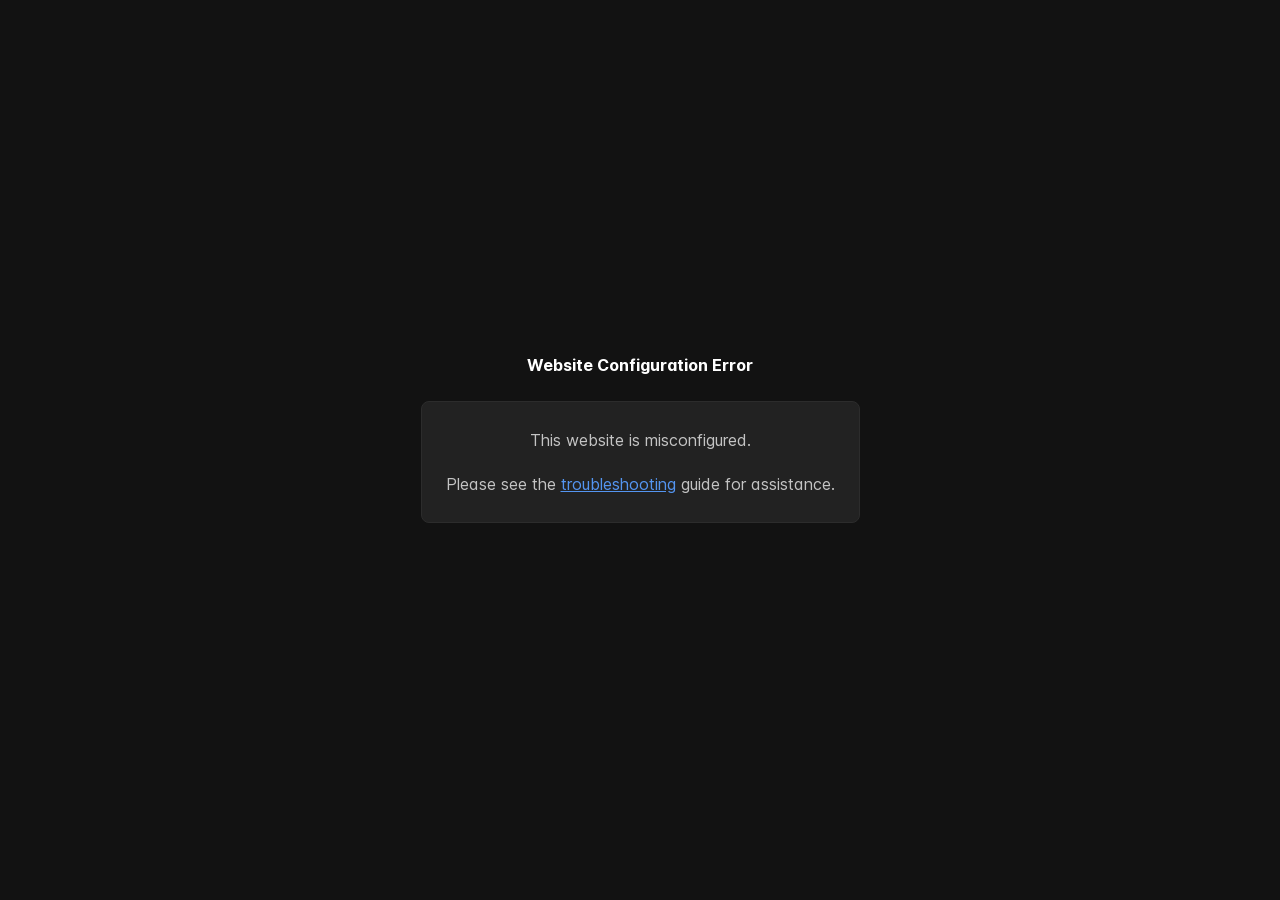
==== commit 5a6504d2: "Refreshes Retype-generated documentation. Process triggered by latenitefilms." ====
--- a/buy/index.html
+++ b/buy/index.html
@@ -1,10 +1,10 @@
 <!DOCTYPE html>
-<html lang="en" class="h-full">
+<html lang="en" class="h-full dark">
 <head>
     <meta charset="UTF-8">
     <meta name="viewport" content="width=device-width,initial-scale=1">
     <meta name="color-scheme" content="light dark">
-    <meta name="turbo-cache-control" content="no-cache" data-turbo-track="reload" data-track-token="4.0.1.825458501875">
+    <meta name="turbo-cache-control" content="no-cache" data-turbo-track="reload" data-track-token="4.0.1.825640832913">
 
     <!-- See retype.com -->
     <meta name="generator" content="Retype 4.0.1">
@@ -28,11 +28,11 @@
     <script data-cfasync="false">(function(){var cl=document.documentElement.classList,ls=localStorage.getItem("retype_scheme"),hd=cl.contains("dark"),hl=cl.contains("light"),wm=window.matchMedia&&window.matchMedia("(prefers-color-scheme: dark)").matches;if(ls==="dark"||(!ls&&wm&&!hd&&!hl)){cl.remove("light");cl.add("dark")}else if(ls==="light"||(!ls&&!wm&&!hd&&!hl)){cl.remove("dark");cl.add("light")}})();</script>
 
     <link id="retype-favicon" rel="icon" href="../static/favicon.ico" />
-    <link href="../resources/css/retype.css?v=4.0.1.825458501875" rel="stylesheet">
-
-    <script data-cfasync="false" src="../resources/js/config.js?v=4.0.1.825458501875" data-turbo-eval="false" defer></script>
+    <link href="../resources/css/retype.css?v=4.0.1.825640832913" rel="stylesheet">
+
+    <script data-cfasync="false" src="../resources/js/config.js?v=4.0.1.825640832913" data-turbo-eval="false" defer></script>
     <script data-cfasync="false" src="../resources/js/retype.js?v=4.0.1" data-turbo-eval="false" defer></script>
-    <script id="lunr-js" data-cfasync="false" src="../resources/js/lunr.js?v=4.0.1.825458501875" data-turbo-eval="false" defer></script>
+    <script id="lunr-js" data-cfasync="false" src="../resources/js/lunr.js?v=4.0.1.825640832913" data-turbo-eval="false" defer></script>
 </head>
 <body>
     <div id="retype-app" class="relative text-base antialiased text-base-text bg-base-bg font-body">
@@ -156,12 +156,6 @@
                 <div class="w-40 h-3 mb-4 bg-skeleton-bg rounded-full loading"></div>
             </div>
         
-            <div class="shrink-0 mt-auto bg-transparent dark:border-base-border">
-                <a class="flex items-center justify-center flex-nowrap h-16 text-gray-350 dark:text-dark-400 hover:text-gray-600 dark:hover:text-dark-300 transition-colors duration-150 ease-in docs-powered-by" target="_blank" href="https://retype.com/" rel="noopener">
-                    <span class="text-xs whitespace-nowrap">Powered by</span>
-                    <svg xmlns="http://www.w3.org/2000/svg" class="ml-2" fill="currentColor" width="96" height="20" overflow="visible"><path d="M0 0v20h13.59V0H0zm11.15 17.54H2.44V2.46h8.71v15.08zM15.8 20h2.44V4.67L15.8 2.22zM20.45 6.89V20h2.44V9.34z"/><g><path d="M40.16 8.44c0 1.49-.59 2.45-1.75 2.88l2.34 3.32h-2.53l-2.04-2.96h-1.43v2.96h-2.06V5.36h3.5c1.43 0 2.46.24 3.07.73s.9 1.27.9 2.35zm-2.48 1.1c.26-.23.38-.59.38-1.09 0-.5-.13-.84-.4-1.03s-.73-.28-1.39-.28h-1.54v2.75h1.5c.72 0 1.2-.12 1.45-.35zM51.56 5.36V7.2h-4.59v1.91h4.13v1.76h-4.13v1.92h4.74v1.83h-6.79V5.36h6.64zM60.09 7.15v7.48h-2.06V7.15h-2.61V5.36h7.28v1.79h-2.61zM70.81 14.64h-2.06v-3.66l-3.19-5.61h2.23l1.99 3.45 1.99-3.45H74l-3.19 5.61v3.66zM83.99 6.19c.65.55.97 1.4.97 2.55s-.33 1.98-1 2.51-1.68.8-3.04.8h-1.23v2.59h-2.06V5.36h3.26c1.42 0 2.45.28 3.1.83zm-1.51 3.65c.25-.28.37-.69.37-1.22s-.16-.92-.48-1.14c-.32-.23-.82-.34-1.5-.34H79.7v3.12h1.38c.68 0 1.15-.14 1.4-.42zM95.85 5.36V7.2h-4.59v1.91h4.13v1.76h-4.13v1.92H96v1.83h-6.79V5.36h6.64z"/></g></svg>
-                </a>
-            </div>
         </div>
         
         <!-- Sidebar component -->
@@ -236,11 +230,6 @@
                             </ul>
                         </nav>
                     </div>
-        
-                    <a class="flex items-center justify-center flex-nowrap h-16 text-gray-350 dark:text-dark-400 hover:text-gray-600 dark:hover:text-dark-300 transition-colors duration-150 ease-in docs-powered-by" target="_blank" href="https://retype.com/" rel="noopener">
-                        <span class="text-xs whitespace-nowrap">Powered by</span>
-                        <svg xmlns="http://www.w3.org/2000/svg" class="ml-2" fill="currentColor" width="96" height="20" overflow="visible"><path d="M0 0v20h13.59V0H0zm11.15 17.54H2.44V2.46h8.71v15.08zM15.8 20h2.44V4.67L15.8 2.22zM20.45 6.89V20h2.44V9.34z"/><g><path d="M40.16 8.44c0 1.49-.59 2.45-1.75 2.88l2.34 3.32h-2.53l-2.04-2.96h-1.43v2.96h-2.06V5.36h3.5c1.43 0 2.46.24 3.07.73s.9 1.27.9 2.35zm-2.48 1.1c.26-.23.38-.59.38-1.09 0-.5-.13-.84-.4-1.03s-.73-.28-1.39-.28h-1.54v2.75h1.5c.72 0 1.2-.12 1.45-.35zM51.56 5.36V7.2h-4.59v1.91h4.13v1.76h-4.13v1.92h4.74v1.83h-6.79V5.36h6.64zM60.09 7.15v7.48h-2.06V7.15h-2.61V5.36h7.28v1.79h-2.61zM70.81 14.64h-2.06v-3.66l-3.19-5.61h2.23l1.99 3.45 1.99-3.45H74l-3.19 5.61v3.66zM83.99 6.19c.65.55.97 1.4.97 2.55s-.33 1.98-1 2.51-1.68.8-3.04.8h-1.23v2.59h-2.06V5.36h3.26c1.42 0 2.45.28 3.1.83zm-1.51 3.65c.25-.28.37-.69.37-1.22s-.16-.92-.48-1.14c-.32-.23-.82-.34-1.5-.34H79.7v3.12h1.38c.68 0 1.15-.14 1.4-.42zM95.85 5.36V7.2h-4.59v1.91h4.13v1.76h-4.13v1.92H96v1.83h-6.79V5.36h6.64z"/></g></svg>
-                    </a>
                 </div>
             </template>
         </doc-sidebar>
@@ -253,6 +242,24 @@
             <div class="retype-markdown" id="retype-content">
                 <!-- Rendered if sidebar right is enabled -->
                 <div id="retype-sidebar-right-toggle"></div>
+                <nav id="retype-breadcrumb" class="breadcrumb" aria-label="Breadcrumb">
+                    <ol role="list">
+                        <li class="pr-4">
+                            <a href="../" class="pr-4">
+                                Welcome
+                            </a>
+                            <svg xmlns="http://www.w3.org/2000/svg" fill="currentColor" width="18" height="18" viewBox="0 0 24 24" aria-hidden="true">
+                                <path d="M8.72 18.78a.75.75 0 0 1 0-1.06L14.44 12 8.72 6.28a.751.751 0 0 1 .018-1.042.751.751 0 0 1 1.042-.018l6.25 6.25a.75.75 0 0 1 0 1.06l-6.25 6.25a.75.75 0 0 1-1.06 0Z"/>
+                            </svg>
+                        </li>
+                        <li class="pr-4">
+                            <a href="../buy/" class="pr-4">
+                                Buy on Mac App Store
+                            </a>
+                        </li>
+                    </ol>
+                </nav>
+
                 <!-- Page content  -->
 <doc-anchor-target id="buy-on-mac-app-store" class="break-words">
     <h1>
@@ -262,9 +269,23 @@
 </doc-anchor-target>
 <p><strong>LogicSplitter</strong> is a one-time payment of <strong>USD$9.99</strong> on <strong>FxFactory</strong>.</p>
 <blockquote>
-<p><a href="https://fxfactory.com"><svg xmlns="http://www.w3.org/2000/svg" class="docs-icon" viewBox="0 0 24 24" role="presentation"><g fill="currentColor"><g><path d="M11.25 9.331V.75a.75.75 0 0 1 1.5 0v8.58l1.949-2.11A.75.75 0 1 1 15.8 8.237l-3.25 3.52a.75.75 0 0 1-1.102 0l-3.25-3.52A.75.75 0 1 1 9.3 7.22l1.949 2.111Z"/><path d="M2.5 3.75v11.5c0 .138.112.25.25.25h18.5a.25.25 0 0 0 .25-.25V3.75a.25.25 0 0 0-.25-.25h-5.5a.75.75 0 0 1 0-1.5h5.5c.966 0 1.75.784 1.75 1.75v11.5A1.75 1.75 0 0 1 21.25 17h-6.204c.171 1.375.805 2.652 1.769 3.757A.752.752 0 0 1 16.25 22h-8.5a.75.75 0 0 1-.566-1.243c.965-1.105 1.599-2.382 1.77-3.757H2.75A1.75 1.75 0 0 1 1 15.25V3.75C1 2.784 1.784 2 2.75 2h5.5a.75.75 0 0 1 0 1.5h-5.5a.25.25 0 0 0-.25.25ZM10.463 17c-.126 1.266-.564 2.445-1.223 3.5h5.52c-.66-1.055-1.098-2.234-1.223-3.5Z"/></g></g></svg> Click here to <strong>buy</strong> on <strong>FxFactory</strong></a></p>
+<p><a href="https://fxfactory.com" class="outbound" target="_blank"><span><svg xmlns="http://www.w3.org/2000/svg" class="docs-icon" viewBox="0 0 24 24" role="presentation"><g fill="currentColor"><g><path d="M11.25 9.331V.75a.75.75 0 0 1 1.5 0v8.58l1.949-2.11A.75.75 0 1 1 15.8 8.237l-3.25 3.52a.75.75 0 0 1-1.102 0l-3.25-3.52A.75.75 0 1 1 9.3 7.22l1.949 2.111Z"/><path d="M2.5 3.75v11.5c0 .138.112.25.25.25h18.5a.25.25 0 0 0 .25-.25V3.75a.25.25 0 0 0-.25-.25h-5.5a.75.75 0 0 1 0-1.5h5.5c.966 0 1.75.784 1.75 1.75v11.5A1.75 1.75 0 0 1 21.25 17h-6.204c.171 1.375.805 2.652 1.769 3.757A.752.752 0 0 1 16.25 22h-8.5a.75.75 0 0 1-.566-1.243c.965-1.105 1.599-2.382 1.77-3.757H2.75A1.75 1.75 0 0 1 1 15.25V3.75C1 2.784 1.784 2 2.75 2h5.5a.75.75 0 0 1 0 1.5h-5.5a.25.25 0 0 0-.25.25ZM10.463 17c-.126 1.266-.564 2.445-1.223 3.5h5.52c-.66-1.055-1.098-2.234-1.223-3.5Z"/></g></g></svg> Click here to <strong>buy</strong> on <strong>FxFactory</strong></span><svg xmlns="http://www.w3.org/2000/svg" class="retype-outbound-trigger docs-icon ml-1" viewBox="0 0 24 24" role="presentation"><g fill="currentColor"><path d="M15.5 2.25a.75.75 0 0 1 .75-.75h5.5a.75.75 0 0 1 .75.75v5.5a.75.75 0 0 1-1.5 0V4.06l-6.22 6.22a.75.75 0 1 1-1.06-1.06L19.94 3h-3.69a.75.75 0 0 1-.75-.75Z"/><path d="M2.5 4.25c0-.966.784-1.75 1.75-1.75h8.5a.75.75 0 0 1 0 1.5h-8.5a.25.25 0 0 0-.25.25v15.5c0 .138.112.25.25.25h15.5a.25.25 0 0 0 .25-.25v-8.5a.75.75 0 0 1 1.5 0v8.5a1.75 1.75 0 0 1-1.75 1.75H4.25a1.75 1.75 0 0 1-1.75-1.75V4.25Z"/></g></svg></a></p>
 </blockquote>
 <p>You can find information about Educational Pricing <a href="../educational/">here</a>.</p>
+<div id="retype-backlinks">
+    <h2>See also</h2>
+    <div class="grid gap-4 [grid-template-columns:repeat(auto-fit,minmax(300px,1fr))]">
+        <a href="/" class="group no-link">
+            <div class="flex flex-col">
+                <div>
+                    <svg class="w-4 h-4" xmlns="http://www.w3.org/2000/svg" viewBox="0 0 24 24" role="presentation" fill="currentColor"><path d="M11.03 2.59a1.501 1.501 0 0 1 1.94 0l7.5 6.363a1.5 1.5 0 0 1 .53 1.144V19.5a1.5 1.5 0 0 1-1.5 1.5h-5.75a.75.75 0 0 1-.75-.75V14h-2v6.25a.75.75 0 0 1-.75.75H4.5A1.5 1.5 0 0 1 3 19.5v-9.403c0-.44.194-.859.53-1.144ZM12 3.734l-7.5 6.363V19.5h5v-6.25a.75.75 0 0 1 .75-.75h3.5a.75.75 0 0 1 .75.75v6.25h5v-9.403Z"/></svg>
+                    <span>LogicSplitter</span>
+                </div>
+                <p>LogicSplitter is a macOS utility for splitting audio into stems and generating polyphonic WAV files with FCPXML for Final Cut Pro workflows.</p>
+            </div>
+        </a>
+    </div>
+</div>
 
                 
                 <!-- Required only on API pages -->
